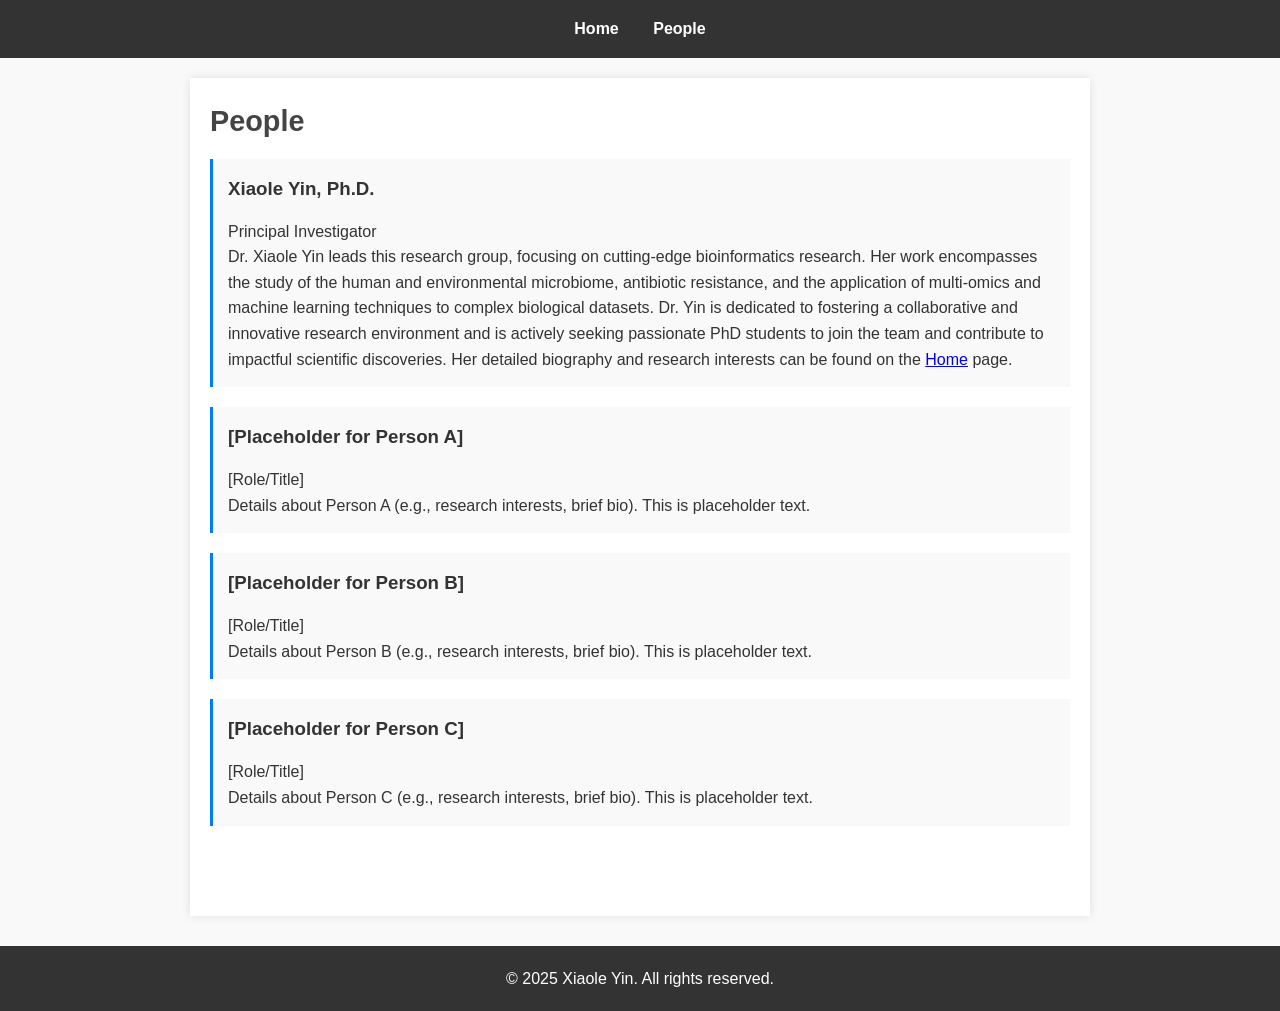
==== people.html @ 7547d27c "Initial commit of acadmic webpage" ====
<!DOCTYPE html>
<html lang="en">
<head>
    <meta charset="UTF-8">
    <meta name="viewport" content="width=device-width, initial-scale=1.0">
    <title>People - Xiaole Yin</title>
    <link rel="stylesheet" href="css/style.css">
</head>
<body>
    <header>
        <nav>
            <ul>
                <li><a href="index.html">Home</a></li>
                <li><a href="people.html">People</a></li>
            </ul>
        </nav>
    </header>
    <main>
        <section id="people-list">
            <h2>People</h2>
            
            <div class="person">
                <h3>Xiaole Yin, Ph.D.</h3>
                <p>Principal Investigator</p>
                <p>Dr. Xiaole Yin leads this research group, focusing on cutting-edge bioinformatics research. Her work encompasses the study of the human and environmental microbiome, antibiotic resistance, and the application of multi-omics and machine learning techniques to complex biological datasets. Dr. Yin is dedicated to fostering a collaborative and innovative research environment and is actively seeking passionate PhD students to join the team and contribute to impactful scientific discoveries. Her detailed biography and research interests can be found on the <a href="index.html">Home</a> page.</p>
            </div>

            <div class="person">
                <h3>[Placeholder for Person A]</h3>
                <p>[Role/Title]</p>
                <p>Details about Person A (e.g., research interests, brief bio). This is placeholder text.</p>
            </div>

            <div class="person">
                <h3>[Placeholder for Person B]</h3>
                <p>[Role/Title]</p>
                <p>Details about Person B (e.g., research interests, brief bio). This is placeholder text.</p>
            </div>

            <div class="person">
                <h3>[Placeholder for Person C]</h3>
                <p>[Role/Title]</p>
                <p>Details about Person C (e.g., research interests, brief bio). This is placeholder text.</p>
            </div>
            
        </section>
    </main>
    <footer>
        <p>&copy; 2025 Xiaole Yin. All rights reserved.</p>
    </footer>
    <script src="js/main.js"></script>
</body>
</html>
---- css/style.css ----
/* Basic Reset */
* {
    margin: 0;
    padding: 0;
    box-sizing: border-box;
}

body {
    font-family: -apple-system, BlinkMacSystemFont, "Segoe UI", Roboto, "Helvetica Neue", Arial, sans-serif;
    line-height: 1.6;
    color: #333;
    background-color: #f9f9f9;
}

header {
    background: #333;
    color: #fff;
    padding: 1rem 0;
    text-align: center;
    position: sticky;
    top: 0;
    z-index: 1000;
}

header nav ul {
    list-style: none;
    padding: 0;
}

header nav ul li {
    display: inline;
    margin: 0 15px;
}

header nav ul li a {
    color: #fff;
    text-decoration: none;
    font-weight: bold;
}

main {
    padding: 20px;
    max-width: 900px;
    margin: 20px auto;
    background: #fff;
    box-shadow: 0 0 10px rgba(0,0,0,0.1);
}

section {
    margin-bottom: 30px;
    padding-bottom: 20px;
    border-bottom: 1px solid #eee;
}

section:last-child {
    border-bottom: none;
}

h1, h2, h3 {
    color: #333;
    margin-bottom: 15px;
}

h1 {
    font-size: 2.5em;
    text-align: center;
    margin-bottom: 20px;
}

h2 {
    font-size: 1.8em;
    color: #444;
}

#hero {
    text-align: center;
    padding: 40px 20px;
    background-color: #eef;
    border-radius: 5px;
    position: relative; /* For meteor effect positioning */
    overflow: hidden; /* To contain the meteor */
}

#hero h1 {
    margin-bottom: 10px;
}

#hero p {
    font-size: 1.1em;
    color: #555;
}

#contact p a {
    margin-right: 10px;
    color: #007bff;
    text-decoration: none;
}

#contact p a:hover {
    text-decoration: underline;
}

footer {
    text-align: center;
    padding: 20px;
    background: #333;
    color: #fff;
    margin-top: 30px;
}

/* Responsive Design */
@media (max-width: 768px) {
    header nav ul li {
        display: block;
        margin: 10px 0;
    }
    h1 {
        font-size: 2em;
    }
    h2 {
        font-size: 1.5em;
    }
}

/* Meteor Animation */
.meteor {
    position: absolute;
    width: 4px;
    height: 4px;
    background-color: #ffcc00; /* Bright yellow for visibility */
    border-radius: 50%;
    box-shadow: 0 0 10px #ffcc00, 0 0 20px #ffcc00, 0 0 30px #ffcc00;
    animation: fall 3s linear infinite;
    opacity: 0;
}

@keyframes fall {
    0% {
        transform: translate(-100px, -100px) scale(1);
        opacity: 1;
    }
    50% {
        opacity: 1;
    }
    100% {
        transform: translate(calc(100vw - 100px), calc(100vh - 100px)) scale(0.5); /* Adjust end position based on viewport */
        opacity: 0;
    }
}

/* Multiple meteors with different delays and starting positions */
.meteor:nth-child(1) {
    top: 10%;
    left: 10%;
    animation-delay: 0s;
}

.meteor:nth-child(2) {
    top: 20%;
    left: 50%;
    animation-delay: 0.5s;
    width: 3px; /* Slightly smaller */
    height: 3px;
}

.meteor:nth-child(3) {
    top: 5%;
    left: 80%;
    animation-delay: 1s;
    background-color: #ff9933; /* Different color */
    box-shadow: 0 0 10px #ff9933, 0 0 20px #ff9933, 0 0 30px #ff9933;
}

.person {
    margin-bottom: 20px;
    padding: 15px;
    background-color: #f9f9f9;
    border-left: 3px solid #007bff;
}

.person h3 {
    margin-top: 0;
}
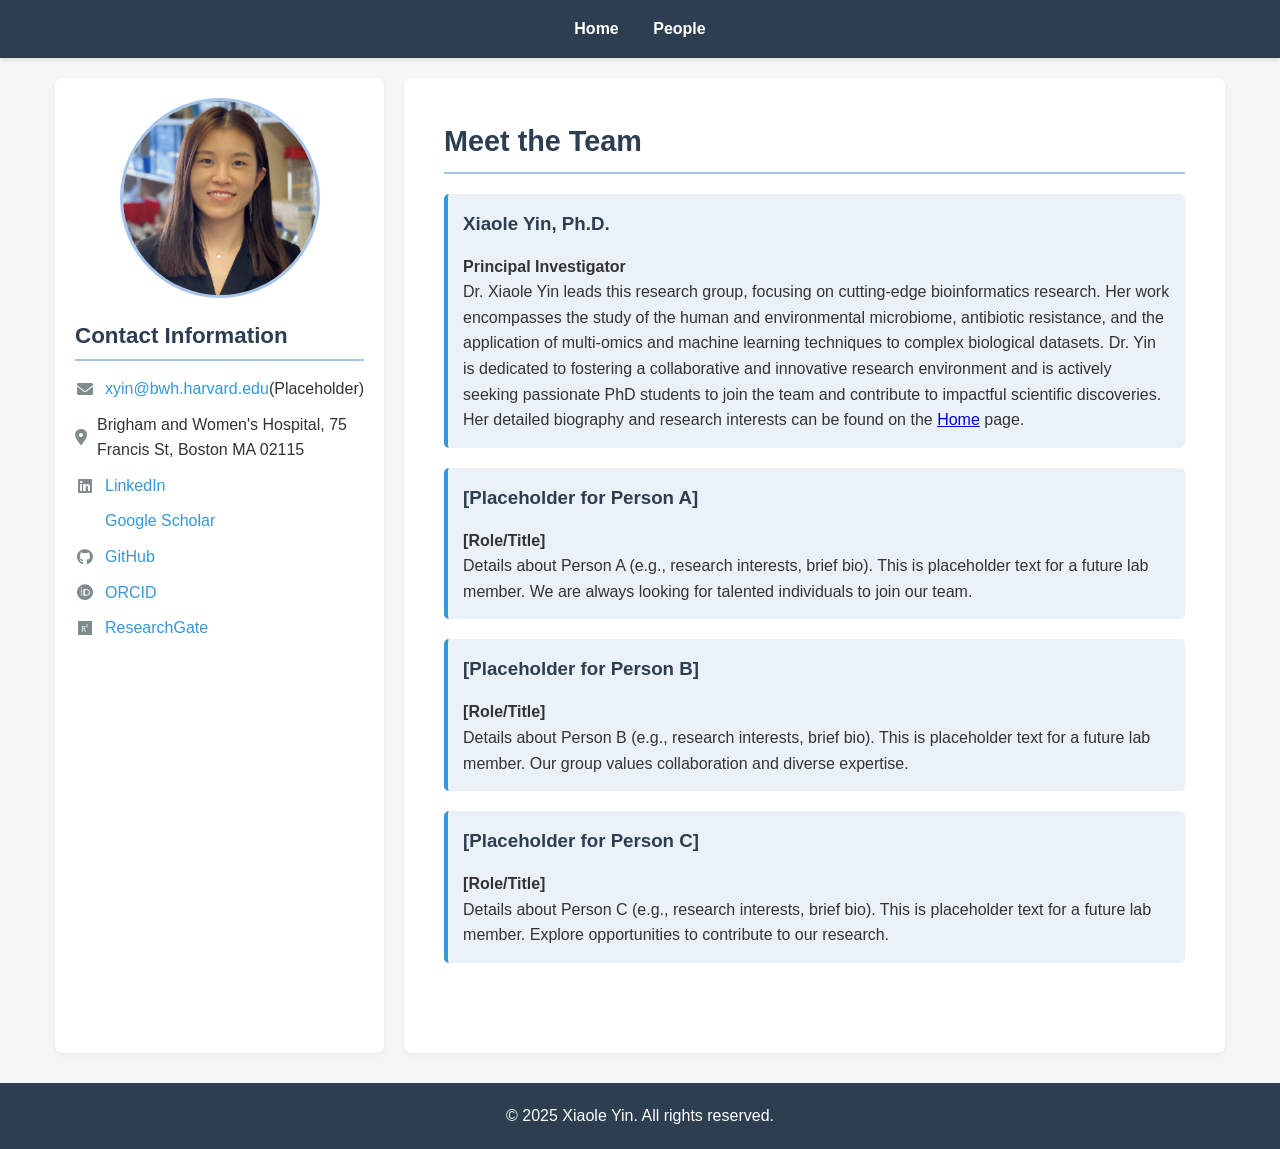
==== commit 36512fd6: "Update website with new design and content" ====
--- a/people.html
+++ b/people.html
@@ -5,49 +5,72 @@
     <meta name="viewport" content="width=device-width, initial-scale=1.0">
     <title>People - Xiaole Yin</title>
     <link rel="stylesheet" href="css/style.css">
+    <link rel="stylesheet" href="https://cdnjs.cloudflare.com/ajax/libs/font-awesome/6.0.0-beta3/css/all.min.css">
 </head>
 <body>
-    <header>
-        <nav>
-            <ul>
-                <li><a href="index.html">Home</a></li>
-                <li><a href="people.html">People</a></li>
-            </ul>
-        </nav>
-    </header>
-    <main>
-        <section id="people-list">
-            <h2>People</h2>
-            
-            <div class="person">
-                <h3>Xiaole Yin, Ph.D.</h3>
-                <p>Principal Investigator</p>
-                <p>Dr. Xiaole Yin leads this research group, focusing on cutting-edge bioinformatics research. Her work encompasses the study of the human and environmental microbiome, antibiotic resistance, and the application of multi-omics and machine learning techniques to complex biological datasets. Dr. Yin is dedicated to fostering a collaborative and innovative research environment and is actively seeking passionate PhD students to join the team and contribute to impactful scientific discoveries. Her detailed biography and research interests can be found on the <a href="index.html">Home</a> page.</p>
-            </div>
+    <div class="entrance-animation">
+        <header>
+            <nav>
+                <ul>
+                    <li><a href="index.html">Home</a></li>
+                    <li><a href="people.html">People</a></li>
+                </ul>
+            </nav>
+        </header>
 
-            <div class="person">
-                <h3>[Placeholder for Person A]</h3>
-                <p>[Role/Title]</p>
-                <p>Details about Person A (e.g., research interests, brief bio). This is placeholder text.</p>
-            </div>
+        <div class="container">
+            <aside class="sidebar">
+                <div class="profile-photo">
+                    <img src="images/profile.png" alt="Xiaole Yin">
+                </div>
+                <h2>Contact Information</h2>
+                <ul class="contact-info">
+                    <li><i class="fas fa-envelope"></i> <a href="mailto:xyin@bwh.harvard.edu">xyin@bwh.harvard.edu</a> (Placeholder)</li>
+                    <li><i class="fas fa-map-marker-alt"></i> Brigham and Women's Hospital, 75 Francis St, Boston MA 02115</li>
+                    <li><i class="fab fa-linkedin"></i> <a href="#" id="linkedin-link" target="_blank">LinkedIn</a></li>
+                    <li><i class="fab fa-google-scholar"></i> <a href="#" id="gscholar-link" target="_blank">Google Scholar</a></li>
+                    <li><i class="fab fa-github"></i> <a href="https://github.com/xiaole99" target="_blank">GitHub</a></li>
+                    <li><i class="fab fa-orcid"></i> <a href="#" id="orcid-link" target="_blank">ORCID</a></li>
+                    <li><i class="fab fa-researchgate"></i> <a href="#" id="researchgate-link" target="_blank">ResearchGate</a></li>
+                </ul>
+            </aside>
 
-            <div class="person">
-                <h3>[Placeholder for Person B]</h3>
-                <p>[Role/Title]</p>
-                <p>Details about Person B (e.g., research interests, brief bio). This is placeholder text.</p>
-            </div>
+            <main class="main-content">
+                <section id="people-list">
+                    <h2>Meet the Team</h2>
+                    
+                    <div class="person">
+                        <h3>Xiaole Yin, Ph.D.</h3>
+                        <p><strong>Principal Investigator</strong></p>
+                        <p>Dr. Xiaole Yin leads this research group, focusing on cutting-edge bioinformatics research. Her work encompasses the study of the human and environmental microbiome, antibiotic resistance, and the application of multi-omics and machine learning techniques to complex biological datasets. Dr. Yin is dedicated to fostering a collaborative and innovative research environment and is actively seeking passionate PhD students to join the team and contribute to impactful scientific discoveries. Her detailed biography and research interests can be found on the <a href="index.html">Home</a> page.</p>
+                    </div>
 
-            <div class="person">
-                <h3>[Placeholder for Person C]</h3>
-                <p>[Role/Title]</p>
-                <p>Details about Person C (e.g., research interests, brief bio). This is placeholder text.</p>
-            </div>
-            
-        </section>
-    </main>
-    <footer>
-        <p>&copy; 2025 Xiaole Yin. All rights reserved.</p>
-    </footer>
-    <script src="js/main.js"></script>
+                    <div class="person">
+                        <h3>[Placeholder for Person A]</h3>
+                        <p><strong>[Role/Title]</strong></p>
+                        <p>Details about Person A (e.g., research interests, brief bio). This is placeholder text for a future lab member. We are always looking for talented individuals to join our team.</p>
+                    </div>
+
+                    <div class="person">
+                        <h3>[Placeholder for Person B]</h3>
+                        <p><strong>[Role/Title]</strong></p>
+                        <p>Details about Person B (e.g., research interests, brief bio). This is placeholder text for a future lab member. Our group values collaboration and diverse expertise.</p>
+                    </div>
+
+                    <div class="person">
+                        <h3>[Placeholder for Person C]</h3>
+                        <p><strong>[Role/Title]</strong></p>
+                        <p>Details about Person C (e.g., research interests, brief bio). This is placeholder text for a future lab member. Explore opportunities to contribute to our research.</p>
+                    </div>
+                    
+                </section>
+            </main>
+        </div>
+
+        <footer>
+            <p>&copy; 2025 Xiaole Yin. All rights reserved.</p>
+        </footer>
+        <script src="js/main.js"></script>
+    </div>
 </body>
 </html>
--- a/css/style.css
+++ b/css/style.css
@@ -9,17 +9,35 @@
     font-family: -apple-system, BlinkMacSystemFont, "Segoe UI", Roboto, "Helvetica Neue", Arial, sans-serif;
     line-height: 1.6;
     color: #333;
-    background-color: #f9f9f9;
+    background-color: #f4f7f6; /* Light, slightly off-white background */
+}
+
+/* Entrance Animation */
+.entrance-animation {
+    animation: fadeInZoom 1s ease-out forwards;
+    opacity: 0; /* Start hidden */
+}
+
+@keyframes fadeInZoom {
+    0% {
+        opacity: 0;
+        transform: scale(0.95);
+    }
+    100% {
+        opacity: 1;
+        transform: scale(1);
+    }
 }
 
 header {
-    background: #333;
+    background: #2c3e50; /* Academic Maroon/Dark Blue */
     color: #fff;
     padding: 1rem 0;
     text-align: center;
     position: sticky;
     top: 0;
     z-index: 1000;
+    box-shadow: 0 2px 4px rgba(0,0,0,0.1);
 }
 
 header nav ul {
@@ -36,20 +54,89 @@
     color: #fff;
     text-decoration: none;
     font-weight: bold;
-}
-
-main {
-    padding: 20px;
-    max-width: 900px;
+    transition: color 0.3s ease;
+}
+
+header nav ul li a:hover {
+    color: #a7c5eb; /* Light Blue for hover */
+}
+
+.container {
+    display: flex;
+    flex-wrap: wrap;
+    max-width: 1200px;
     margin: 20px auto;
-    background: #fff;
-    box-shadow: 0 0 10px rgba(0,0,0,0.1);
+    padding: 0 15px;
+}
+
+.sidebar {
+    flex: 0 0 300px; /* Fixed width for sidebar */
+    margin-right: 20px;
+    padding: 20px;
+    background: #ffffff;
+    border-radius: 8px;
+    box-shadow: 0 2px 5px rgba(0,0,0,0.05);
+}
+
+.sidebar .profile-photo img {
+    width: 100%;
+    max-width: 200px; /* Control image size */
+    border-radius: 50%; /* Circular photo */
+    display: block;
+    margin: 0 auto 20px auto;
+    border: 3px solid #a7c5eb; /* Light Blue border */
+}
+
+.sidebar h2 {
+    font-size: 1.4em;
+    color: #2c3e50; /* Academic Maroon/Dark Blue */
+    margin-bottom: 15px;
+    border-bottom: 2px solid #a7c5eb; /* Light Blue underline */
+    padding-bottom: 5px;
+}
+
+.sidebar .contact-info {
+    list-style: none;
+    padding: 0;
+}
+
+.sidebar .contact-info li {
+    margin-bottom: 10px;
+    display: flex;
+    align-items: center;
+}
+
+.sidebar .contact-info li i {
+    margin-right: 10px;
+    color: #7f8c8d; /* Soft Violet/Gray for icons */
+    width: 20px; /* Ensure icons align */
+    text-align: center;
+}
+
+.sidebar .contact-info li a {
+    color: #3498db; /* Vivid Blue for links */
+    text-decoration: none;
+}
+
+.sidebar .contact-info li a:hover {
+    text-decoration: underline;
+}
+
+.main-content {
+    flex: 1;
+    min-width: 0; /* Prevents flexbox overflow issues */
+    background: #ffffff;
+    padding: 20px;
+    border-radius: 8px;
+    box-shadow: 0 2px 5px rgba(0,0,0,0.05);
 }
 
 section {
     margin-bottom: 30px;
-    padding-bottom: 20px;
-    border-bottom: 1px solid #eee;
+    padding: 20px;
+    border-bottom: 1px solid #ecf0f1; /* Lighter border */
+    background-color: #fff; /* Ensure sections have white background */
+    border-radius: 5px;
 }
 
 section:last-child {
@@ -57,59 +144,68 @@
 }
 
 h1, h2, h3 {
-    color: #333;
+    color: #2c3e50; /* Academic Maroon/Dark Blue */
     margin-bottom: 15px;
 }
 
-h1 {
+#hero h1 {
     font-size: 2.5em;
     text-align: center;
-    margin-bottom: 20px;
-}
-
-h2 {
-    font-size: 1.8em;
-    color: #444;
-}
-
-#hero {
-    text-align: center;
-    padding: 40px 20px;
-    background-color: #eef;
-    border-radius: 5px;
-    position: relative; /* For meteor effect positioning */
-    overflow: hidden; /* To contain the meteor */
-}
-
-#hero h1 {
     margin-bottom: 10px;
 }
 
 #hero p {
     font-size: 1.1em;
     color: #555;
-}
-
-#contact p a {
-    margin-right: 10px;
-    color: #007bff;
-    text-decoration: none;
-}
-
-#contact p a:hover {
-    text-decoration: underline;
+    text-align: center;
+}
+
+#hero {
+    text-align: center;
+    padding: 30px 20px;
+    background-color: #eaf2f8; /* Very Light Blue background for hero */
+    border-radius: 8px;
+    position: relative; 
+    overflow: hidden; 
+    margin-bottom: 30px; /* Add margin below hero */
+}
+
+
+section h2 {
+    font-size: 1.8em;
+    color: #2c3e50; /* Academic Maroon/Dark Blue */
+    border-bottom: 2px solid #a7c5eb; /* Light Blue underline */
+    padding-bottom: 8px;
+    margin-bottom: 20px;
+}
+
+section ul {
+    list-style-position: inside;
+    padding-left: 0; /* Remove default padding if using custom list styling */
+}
+
+section ul li {
+    margin-bottom: 8px;
 }
 
 footer {
     text-align: center;
     padding: 20px;
-    background: #333;
+    background: #2c3e50; /* Academic Maroon/Dark Blue */
     color: #fff;
     margin-top: 30px;
 }
 
 /* Responsive Design */
 @media (max-width: 768px) {
+    .container {
+        flex-direction: column;
+    }
+    .sidebar {
+        margin-right: 0;
+        margin-bottom: 20px;
+        flex: 0 0 auto; /* Allow sidebar to shrink */
+    }
     header nav ul li {
         display: block;
         margin: 10px 0;
@@ -122,16 +218,17 @@
     }
 }
 
-/* Meteor Animation */
+/* Meteor Animation (keeping previous one as it was not explicitly asked to be removed) */
 .meteor {
     position: absolute;
     width: 4px;
     height: 4px;
-    background-color: #ffcc00; /* Bright yellow for visibility */
+    background-color: #ffcc00; 
     border-radius: 50%;
     box-shadow: 0 0 10px #ffcc00, 0 0 20px #ffcc00, 0 0 30px #ffcc00;
     animation: fall 3s linear infinite;
     opacity: 0;
+    z-index: 1; /* Ensure meteors are behind main content if overlapping */
 }
 
 @keyframes fall {
@@ -143,12 +240,11 @@
         opacity: 1;
     }
     100% {
-        transform: translate(calc(100vw - 100px), calc(100vh - 100px)) scale(0.5); /* Adjust end position based on viewport */
+        transform: translate(calc(100vw - 100px), calc(100vh - 100px)) scale(0.5); 
         opacity: 0;
     }
 }
 
-/* Multiple meteors with different delays and starting positions */
 .meteor:nth-child(1) {
     top: 10%;
     left: 10%;
@@ -159,7 +255,7 @@
     top: 20%;
     left: 50%;
     animation-delay: 0.5s;
-    width: 3px; /* Slightly smaller */
+    width: 3px; 
     height: 3px;
 }
 
@@ -167,18 +263,37 @@
     top: 5%;
     left: 80%;
     animation-delay: 1s;
-    background-color: #ff9933; /* Different color */
+    background-color: #ff9933; 
     box-shadow: 0 0 10px #ff9933, 0 0 20px #ff9933, 0 0 30px #ff9933;
 }
 
 .person {
     margin-bottom: 20px;
     padding: 15px;
-    background-color: #f9f9f9;
-    border-left: 3px solid #007bff;
+    background-color: #eaf2f8; /* Light blue background for person cards */
+    border-left: 4px solid #3498db; /* Vivid Blue accent */
+    border-radius: 5px;
 }
 
 .person h3 {
     margin-top: 0;
-}
-
+    color: #2c3e50;
+}
+
+/* PhD Opportunities Styling */
+#research-interests h3 {
+    font-size: 1.4em;
+    color: #3498db; /* Vivid Blue for subheading */
+    margin-top: 25px;
+    margin-bottom: 10px;
+}
+
+#research-interests ul {
+    list-style-type: disc; /* Standard bullets for benefits */
+    margin-left: 20px; /* Indent bullet list */
+}
+
+#research-interests ul li {
+    margin-bottom: 5px;
+}
+
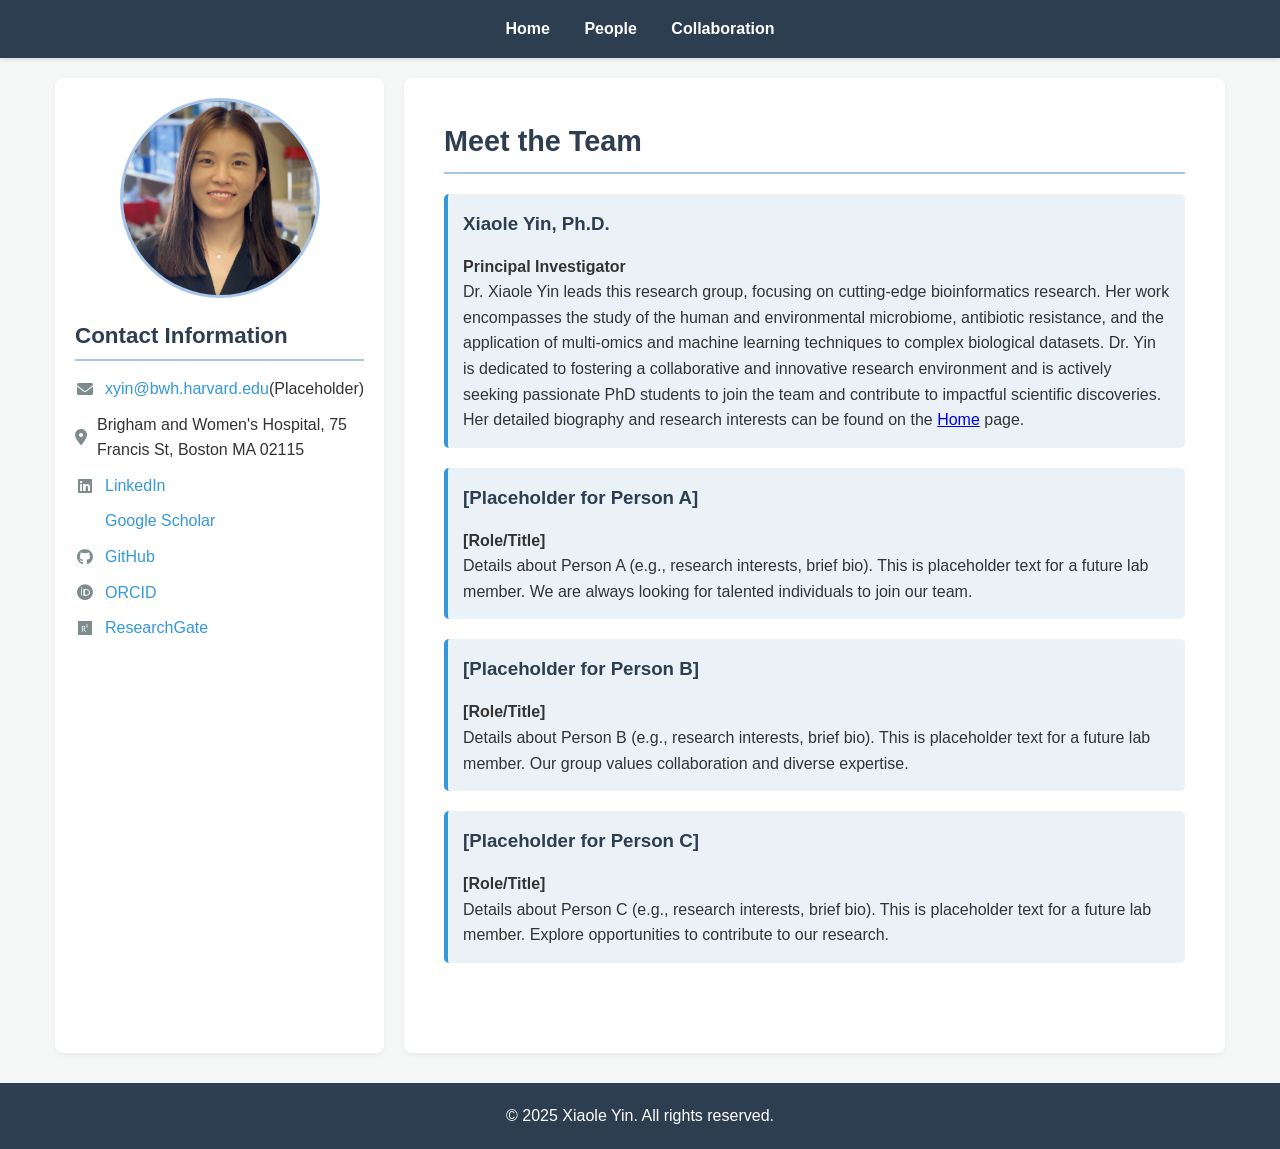
==== commit 1d957856: "update collabration" ====
--- a/people.html
+++ b/people.html
@@ -14,6 +14,7 @@
                 <ul>
                     <li><a href="index.html">Home</a></li>
                     <li><a href="people.html">People</a></li>
+		    <li><a href="collaboration.html">Collaboration</a></li>
                 </ul>
             </nav>
         </header>
--- a/css/style.css
+++ b/css/style.css
@@ -121,6 +121,24 @@
 .sidebar .contact-info li a:hover {
     text-decoration: underline;
 }
+
+/* Color contact icons by platform */
+.contact-info i.fa-envelope {
+    color: #D44638; /* Gmail */
+}
+.contact-info i.fa-map-marker-alt {
+    color: #EA4335; /* Map Marker */
+}
+.contact-info i.fa-linkedin {
+    color: #0077B5; /* LinkedIn Blue */
+}
+.contact-info i.fa-google-scholar {
+    color: #4285F4; /* Google Scholar Blue */
+}
+.contact-info i.fa-github {
+    color: #333333; /* GitHub */
+}
+
 
 .main-content {
     flex: 1;
